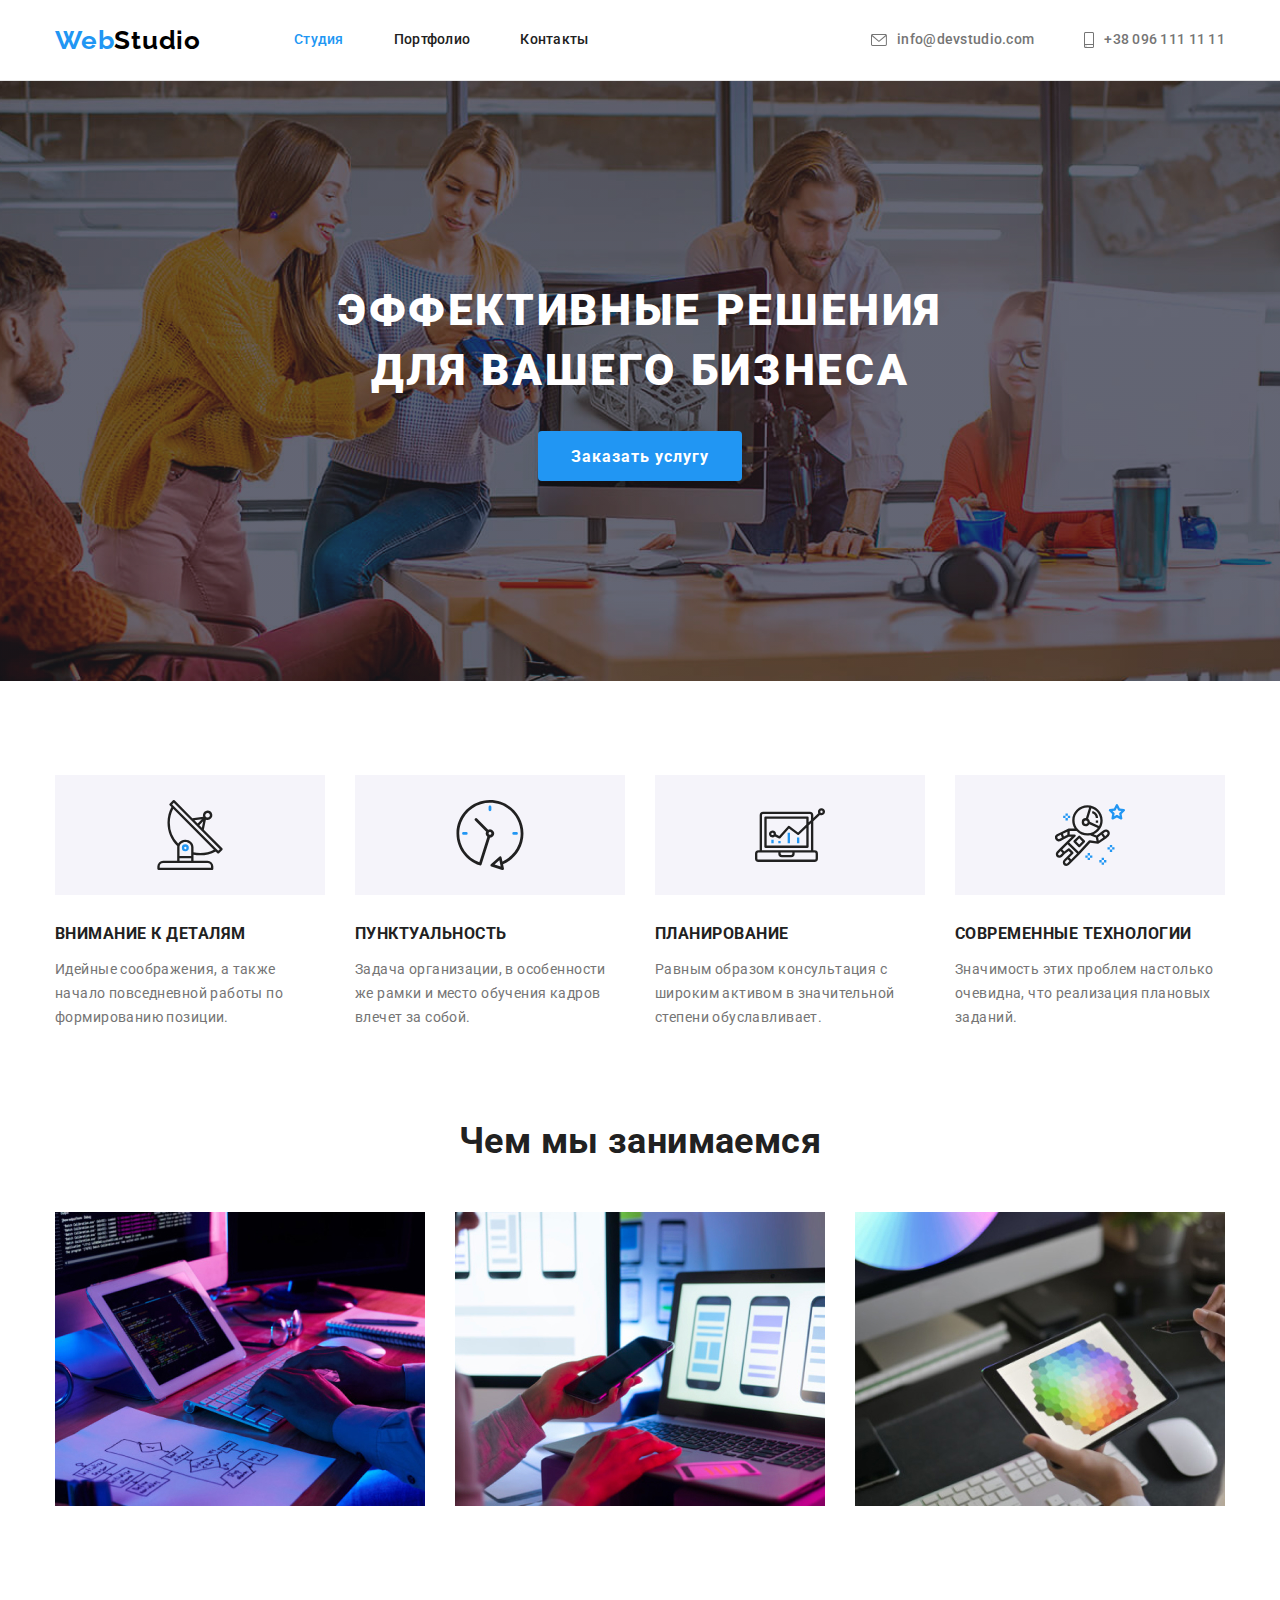
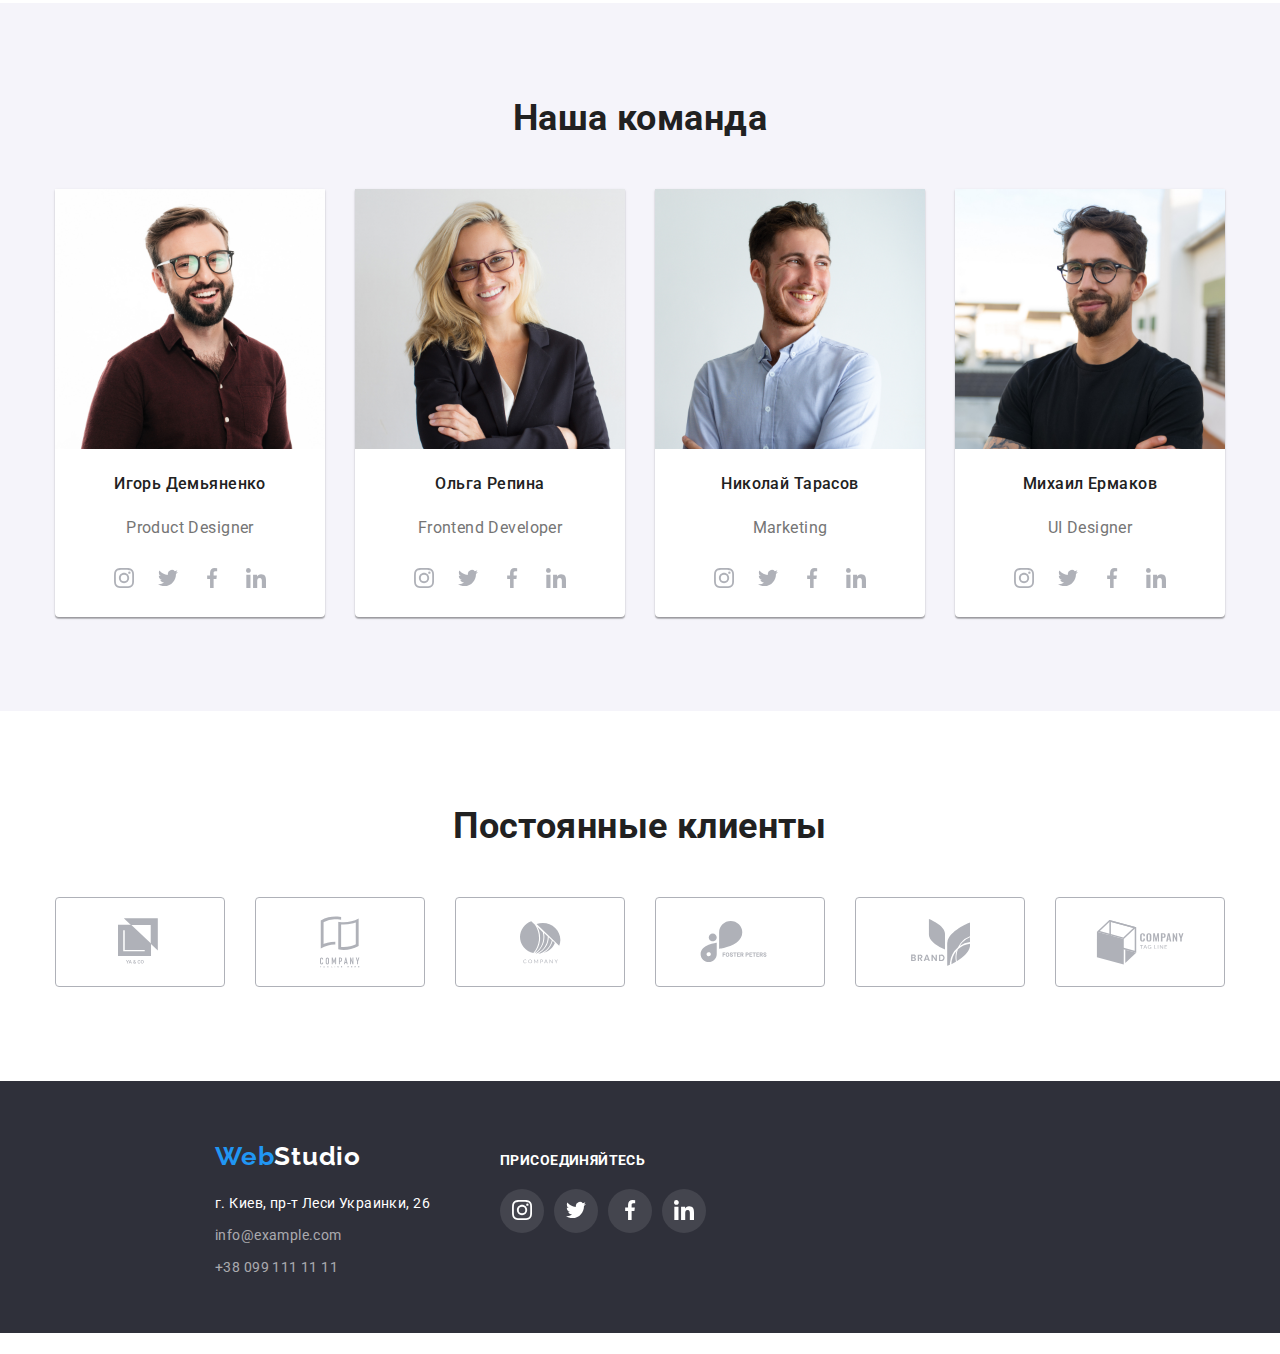
==== index.html @ 3cc793d1 "adding files" ====
<!DOCTYPE html>
<html lang="ru">
	<head>
		<meta charset="UTF-8" />
		<meta name="viewport" content="width=device-width, initial-scale=1.0" />
		<title>WebStudio</title>
		<link
			href="https://fonts.googleapis.com/css2?family=Raleway:wght@700&family=Roboto:wght@400;500;700;900&display=swap"
			rel="stylesheet"
		/>
		<link rel="stylesheet" href="https://cdn.jsdelivr.net/npm/modern-normalize@1.0.0/modern-normalize.min.css" />
		<link rel="stylesheet" href="./css/styles.css" />
	</head>
	<body>
		<!-- Header-->

		<header class="page-header header-border">
			<!--Навигация по сайту-->
			<div class="container menu">
				<nav class="page-header menu">
					<a class="logo link" href="./index.html"><span class="logo-blue">Web</span>Studio</a>

					<ul class="list-item menu">
						<li class="header-list-item"><a class="link nav-link active" href="./studio.html">Студия</a></li>
						<li class="header-list-item"><a class="link nav-link nav" href="./portfolio.html">Портфолио</a></li>
						<li class="header-list-item"><a class="link nav-link nav" href="#contacts">Контакты</a></li>
					</ul>
				</nav>

				<ul class="list-item menu contacts-nav">
					<li class="header-list-item">
						<a class="link nav-link address-header" href="mailto:info@devstudio.com">
							<svg class="header-icon" width="16" height="12">
								<use href="./images/symbol-defs.svg#icon-envelope"></use>
							</svg>
							info@devstudio.com
						</a>
					</li>
					<li class="header-list-item">
						<a class="link nav-link address-header" href="tel:+380961111111">
							<svg class="header-icon" width="10" height="16">
								<use href="./images/symbol-defs.svg#icon-smartphone"></use>
							</svg>
							+38 096 111 11 11
						</a>
					</li>
				</ul>
			</div>
		</header>

		<!--Main part-->

		<main>
			<!--Особенности-->

			<section class="hero">
				<div class="overlay">
					<h1 class="hero-title">
						Эффективные решения
						<br />
						для вашего бизнеса
					</h1>
					<button class="button">Заказать услугу</button>
				</div>
			</section>

			<section class="section">
				<div class="container">
					<!--<h2>
						<span>Особенности</span>
					</h2>-->
					<ul class="list-item-main">
						<li class="features-list-main">
							<div class="features-list-block">
								<svg class="features-list-image" width="70" height="70">
									<use href="./images/symbol-defs.svg#icon-antenna"></use>
								</svg>
							</div>
							<h3 class="subtitle">Внимание к деталям</h3>
							<p class="text">Идейные соображения, а также начало повседневной работы по формированию позиции.</p>
						</li>
						<li class="features-list-main">
							<div class="features-list-block">
								<svg class="features-list-image" width="70" height="70">
									<use href="./images/symbol-defs.svg#icon-clock"></use>
								</svg>
							</div>
							<h3 class="subtitle">Пунктуальность</h3>
							<p class="text">Задача организации, в особенности же рамки и место обучения кадров влечет за собой.</p>
						</li>
						<li class="features-list-main">
							<div class="features-list-block">
								<svg class="features-list-image" width="70" height="70">
									<use href="./images/symbol-defs.svg#icon-diagram"></use>
								</svg>
							</div>
							<h3 class="subtitle">Планирование</h3>
							<p class="text">Равным образом консультация с широким активом в значительной степени обуславливает.</p>
						</li>
						<li class="features-list-main">
							<div class="features-list-block">
								<svg class="features-list-image" width="70" height="70">
									<use href="./images/symbol-defs.svg#icon-astronaut"></use>
								</svg>
							</div>
							<h3 class="subtitle">Современные технологии</h3>
							<p class="text">Значимость этих проблем настолько очевидна, что реализация плановых заданий.</p>
						</li>
					</ul>
				</div>
			</section>

			<!-- Чем мы занимаемся-->

			<section class="we-do-section">
				<div class="container">
					<h2 class="heading">Чем мы занимаемся</h2>
					<ul class="list-item-main">
						<li>
							<img src="./images/box1.jpg" alt="Разметка сайтов" width="370" height="294" />
						</li>
						<li>
							<img src="./images/box2.jpg" alt="Написание кода" width="370" height="294" />
						</li>
						<li>
							<img src="./images/box3.jpg" alt="Колористика" width="370" height="294" />
						</li>
					</ul>
				</div>
			</section>

			<!--Наша команда-->

			<section class="our-team-section">
				<div class="container">
					<h2 class="heading">Наша команда</h2>
					<div>
						<ul class="list-item-main">
							<li class="team-list-item">
								<img
									src="./images/ihor_demianenko.jpg"
									alt="Продукт дизайнер Игорь Демьяненко"
									width="270"
									height="260"
								/>
								<h4 class="image-heading">Игорь Демьяненко</h4>
								<p class="image-text">Product Designer</p>
								<ul class="team-social-links">
									<li class="team-social-link-button">
										<a href="" class="link-for-team-social-link">
											<button class="team-button">
												<svg class="team-social-links-image" width="20" height="20">
													<use href="./images/symbol-defs.svg#icon-instagram2"></use>
												</svg>
												</button>
										</a>
									</li>
									<li class="team-social-link-button">
										<a href="" class="link-for-team-social-link">
											<button class="team-button">
												<svg class="team-social-links-image" width="20" height="20">
													<use href="./images/symbol-defs.svg#icon-twitter"></use>
												</svg>
											</button>
										</a>
									</li>
									<li class="team-social-link-button">
										<a href="" class="link-for-team-social-link">
											<button class="team-button">
												<svg class="team-social-links-image" width="20" height="20">
													<use href="./images/symbol-defs.svg#icon-facebook"></use>
												</svg>
											</button>
										</a>
									</li>
									<li class="team-social-link-button">
										<a href="" class="link-for-team-social-link">
											<button class="team-button">
												<svg class="team-social-links-image" width="20" height="20">
													<use href="./images/symbol-defs.svg#icon-linkedin"></use>
												</svg>
											</button>
										</a>
									</li>
								</ul>
							</li>
							<li class="team-list-item">
								<img src="./images/olha_repina.jpg" alt="Фронт-энд разработчик Ольга Репина" width="270" height="260" />
								<h4 class="image-heading">Ольга Репина</h4>
								<p class="image-text">Frontend Developer</p>
								<ul class="team-social-links">
									<li class="team-social-link-button">
										<a href="" class="link-for-team-social-link">
											<button class="team-button">
												<svg class="team-social-links-image" width="20" height="20">
													<use href="./images/symbol-defs.svg#icon-instagram2"></use>
												</svg>
												</button>
										</a>
									</li>
									<li class="team-social-link-button">
										<a href="" class="link-for-team-social-link">
											<button class="team-button">
												<svg class="team-social-links-image" width="20" height="20">
													<use href="./images/symbol-defs.svg#icon-twitter"></use>
												</svg>
											</button>
										</a>
									</li>
									<li class="team-social-link-button">
										<a href="" class="link-for-team-social-link">
											<button class="team-button">
												<svg class="team-social-links-image" width="20" height="20">
													<use href="./images/symbol-defs.svg#icon-facebook"></use>
												</svg>
											</button>
										</a>
									</li>
									<li class="team-social-link-button">
										<a href="" class="link-for-team-social-link">
											<button class="team-button">
												<svg class="team-social-links-image" width="20" height="20">
													<use href="./images/symbol-defs.svg#icon-linkedin"></use>
												</svg>
											</button>
										</a>
									</li>
								</ul>
							</li>
							<li class="team-list-item">
								<img src="./images/nikolai_tarasov.jpg" alt="Маркетинг Николай Тарасов" width="270" height="260" />
								<h4 class="image-heading">Николай Тарасов</h4>
								<p class="image-text">Marketing</p>
								<ul class="team-social-links">
									<li class="team-social-link-button">
										<a href="" class="link-for-team-social-link">
											<button class="team-button">
												<svg class="team-social-links-image" width="20" height="20">
													<use href="./images/symbol-defs.svg#icon-instagram2"></use>
												</svg>
												</button>
										</a>
									</li>
									<li class="team-social-link-button">
										<a href="" class="link-for-team-social-link">
											<button class="team-button">
												<svg class="team-social-links-image" width="20" height="20">
													<use href="./images/symbol-defs.svg#icon-twitter"></use>
												</svg>
											</button>
										</a>
									</li>
									<li class="team-social-link-button">
										<a href="" class="link-for-team-social-link">
											<button class="team-button">
												<svg class="team-social-links-image" width="20" height="20">
													<use href="./images/symbol-defs.svg#icon-facebook"></use>
												</svg>
											</button>
										</a>
									</li>
									<li class="team-social-link-button">
										<a href="" class="link-for-team-social-link">
											<button class="team-button">
												<svg class="team-social-links-image" width="20" height="20">
													<use href="./images/symbol-defs.svg#icon-linkedin"></use>
												</svg>
											</button>
										</a>
									</li>
								</ul>
							</li>
							<li class="team-list-item">
								<img src="./images/mikhail_yermakov.jpg" alt="Юай дизайнер Михаил Ермаков" width="270" height="260" />
								<h4 class="image-heading">Михаил Ермаков</h4>
								<p class="image-text">UI Designer</p>
								<ul class="team-social-links">
									<li class="team-social-link-button">
										<a href="" class="link-for-team-social-link">
											<button class="team-button">
												<svg class="team-social-links-image" width="20" height="20">
													<use href="./images/symbol-defs.svg#icon-instagram2"></use>
												</svg>
												</button>
										</a>
									</li>
									<li class="team-social-link-button">
										<a href="" class="link-for-team-social-link">
											<button class="team-button">
												<svg class="team-social-links-image" width="20" height="20">
													<use href="./images/symbol-defs.svg#icon-twitter"></use>
												</svg>
											</button>
										</a>
									</li>
									<li class="team-social-link-button">
										<a href="" class="link-for-team-social-link">
											<button class="team-button">
												<svg class="team-social-links-image" width="20" height="20">
													<use href="./images/symbol-defs.svg#icon-facebook"></use>
												</svg>
											</button>
										</a>
									</li>
									<li class="team-social-link-button">
										<a href="" class="link-for-team-social-link">
											<button class="team-button">
												<svg class="team-social-links-image" width="20" height="20">
													<use href="./images/symbol-defs.svg#icon-linkedin"></use>
												</svg>
											</button>
										</a>
									</li>
								</ul>
							</li>
						</ul>
					</div>
				</div>
			</section>

			<section class="our-clients-section">
				<div class="container">
					<h2 class="heading">Постоянные клиенты</h2>
					<ul class="our-clients-list">
						<li class="our-clients-list-item">
							<a class="our-clients-link">
								<svg class="our-clients-icon" width="44" height="49">
									<use href="./images/symbol-defs.svg#icon-logo-1"></use>
								</svg>
							</a>
						</li>
						<li class="our-clients-list-item">
							<a class="our-clients-link">
								<svg class="our-clients-icon" width="40" height="52">
									<use href="./images/symbol-defs.svg#icon-logo-2"></use>
								</svg>
							</a>
						</li>
						<li class="our-clients-list-item">
							<a class="our-clients-link">
								<svg class="our-clients-icon" width="41" height="43">
									<use href="./images/symbol-defs.svg#icon-logo-3"></use>
								</svg>
							</a>
						</li>
						<li class="our-clients-list-item">
							<a class="our-clients-link">
								<svg class="our-clients-icon" width="80" height="42">
									<use href="./images/symbol-defs.svg#icon-logo-4"></use>
								</svg>
							</a>
						</li>
						<li class="our-clients-list-item">
							<a class="our-clients-link">
								<svg class="our-clients-icon" width="59" height="47">
									<use href="./images/symbol-defs.svg#icon-logo-5"></use>
								</svg>
							</a>
						</li>
						<li class="our-clients-list-item">
							<a class="our-clients-link">
								<svg class="our-clients-icon" width="89" height="45">
									<use href="./images/symbol-defs.svg#icon-logo-6"></use>
								</svg>
							</a>
						</li>
					</ul>
				</div>
			</section>
		</main>

		<!--Footer-->

		<footer class="background footer-container">
			<div class="address-container">
					<a class="logo link footer-logo" href="./index.html"><span class="logo-blue">Web</span>Studio</a>
				<address id="contacts">
					<ul class="footer-address-links">
						<li>
							<p class="address-text">г. Киев, пр-т Леси Украинки, 26</p>
						</li>
						<li><a class="address-links" href="mailto:info@example.com">info@example.com</a></li>
						<li><a class="address-links" href="tel:+380991111111">+38 099 111 11 11</a></li>
					</ul>
				</address>
			</div>
			<div class="contacts-footer">
				<p class="footer-contacts-text">присоединяйтесь</p>
				<ul class="footer-button-list">
					<li class="footer-button">
						<a href="" class="footer-button-link">
							<button type="button" class="button-in-footer">
								<svg class="footer-icon" width="20" height="20">
									<use href="./images/symbol-defs.svg#icon-instagram2">
									</use>
								</svg>
							</button>
						</a>
					</li>
					<li class="footer-button">
						<a href="" class="footer-button-link">
							<button type="button" class="button-in-footer">
								<svg class="footer-icon" width="20" height="20">
									<use href="./images/symbol-defs.svg#icon-twitter">
									</use>
								</svg>
							</button>
						</a>
					</li>
					<li class="footer-button">
						<a href="" class="footer-button-link">
							<button type="button" class="button-in-footer">
								<svg class="footer-icon" width="20" height="20">
									<use href="./images/symbol-defs.svg#icon-facebook">
									</use>
								</svg>
							</button>
						</a>
					</li>
					<li class="footer-button">
						<a href="" class="footer-button-link">
							<button type="button" class="button-in-footer">
								<svg class="footer-icon" width="20" height="20">
									<use href="./images/symbol-defs.svg#icon-linkedin">
									</use>
								</svg>
							</button>
						</a>
					</li>
				</ul>
			</div>
	
		</footer>
	</body>
</html>
---- css/styles.css ----
/* Палитра цветов макета
h1-color: #FFFFFF;
accent-color: #2196F3;
main-color: #212121;
logo-black:color: #000000;
text-color: #757575;
main-grey: #757575;
*/

:root {
	--text-color: #757575;
	--white-color: #ffffff;
	--accent-color: #2196f3;
	--subheading-color: #212121;
	--black: #000000;
	--address: rgba(255, 255, 255, 0.6);
	--filter-button-bcg: #f5f4fa;
	--horizontal-line: #e5e5e5;
	--social-link-footer: rgba(255, 255, 255, 0.1);
	--our-clients-section: #AFB1B8;
}

* {
	font-style: normal;
	box-sizing: border-box;
}

body {
	font-family: Roboto, sans-serif;
	font-style: normal;
	font-weight: 400;
	font-size: 14px;
	line-height: 1, 71;
	color: var(--text-color);
	text-decoration: none;
	letter-spacing: 0.03em;
}

.container {
	width: 1200px;
	padding-left: 15px;
	padding-right: 15px;
	margin-left: auto;
	margin-right: auto;
}

/* header */

.logo {
	font-family: Raleway, sans-serif;
	font-weight: 700;
	font-size: 26px;
	line-height: 1.19;
	letter-spacing: 0.03em;
	color: var(--black);
}

.logo-blue {
	color: var(--accent-color);
}

.logo-black {
	color: var(--black);
}

.link {
	text-decoration: none;
}

.link:hover,
.link:focus {
	color: var(--accent-color);
}

.nav-link {
	padding-top: 32px;
	padding-bottom: 32px;
	display: block;
}
.nav {
	color: var(--subheading-color);
}
.list-item {
	list-style: none;
	padding: 0;
	margin: 0;
	font-weight: 500;
	font-size: 14px;
	line-height: 1.14;
	letter-spacing: 0.02em;
}

.active {
	color: var(--accent-color);
}

.address-header {
	color: var(--text-color);
	display: flex;
	align-items: center;
}

li .address-links {
	color: var(--address);
	text-decoration: none;
	line-height: 1.71;
}

.footer-address-links {
	text-decoration: none;
	list-style: none;
	padding-left: 0;
}
.address-text {
	color: var(--white-color);
	line-height: 1.71;
	margin-top: 0;
	margin-bottom: 8px;
}

.background {
	background-color: #2f303a;
	line-height: 1.71;
}

.hero {
	background-color: #2f303a;
	line-height: 1.71;
	max-width: 1600px;
	height: 600px;
	margin-left: auto;
	margin-right: auto;
}

.overlay {
	max-width: 1600px;
	height: 600px;
	padding-left: 15px;
	padding-right: 15px;
	margin-left: auto;
	margin-right: auto;
	background-image: linear-gradient(to right, rgba(47, 48, 58, 0.4), rgba(47, 48, 58, 0.4)), url(../images/hero-photo.jpg);
	background-size: cover;
	background-repeat: no-repeat;
	background-position: center;

	display: flex;
	flex-direction: column;
	align-items: center;
	justify-content: center;
}

.hero-title {
	margin-top: 0;
	margin-bottom: 30px;
	font-weight: 900;
	font-size: 44px;
	line-height: 1.36;
	text-align: center;
	text-transform: uppercase;
	color: var(--white-color);
	letter-spacing: 0.06em;
}

.button {
	display: inline-block;
	font-weight: 700;
	font-size: 16px;
	line-height: 1.87;
	color: var(--white-color);
	background-color: var(--accent-color);
	letter-spacing: 0.06em;
	border-radius: 4px;
	border: 1px solid transparent;
	padding: 10px 32px;
	min-width: 200px;
	height: 50px;
	text-align: center;
	box-shadow: 0px 4px 4px rgba(0, 0, 0, 0.15);
}

.button:hover,
.button:focus {
	color: var(--accent-color);
	background-color: var(--white-color);
}

.section {
	padding-top: 94px;
	padding-bottom: 94px;
	margin-top: 0;
	margin-bottom: 0;
}

.we-do-section {
	padding-bottom: 94px;
	margin-bottom: 0;
	margin-top: 0;
}

.subtitle {
	font-weight: 700;
	line-height: 1.14;
	letter-spacing: 0.03em;
	text-transform: uppercase;
	color: var(--subheading-color);
	margin-top: 0;
	margin-bottom: 10px;
}
.list-item-main {
	list-style: none;
	margin-top: 0;
	margin-bottom: 0;
	margin-left: 0px;
	margin-right: 0;
	padding-left: 0;
	display: flex;
	align-items: center;
}

.features-list-main {
	max-width: 270px;
	height: 251px;
}

.features-list-block {
	display: flex;
	align-items: center;
	justify-content: center;
	margin-bottom: 30px;
	width: 270px;
	height: 120px;
	background-color: var(--filter-button-bcg);
}

.features-list-image {
	display: block;
}

.our-team-section {
	padding-top: 94px;
	padding-bottom: 94px;
	margin-top: 0;
	margin-bottom: 0;
	background-color: var(--filter-button-bcg);
	max-width: 1600px;
	margin-left: auto;
	margin-right: auto;
	height: 708px;
}

.list-item-main li:not(:first-child) {
	margin-left: 30px;
}

.list-item-main h3,
.list-item-main p {
	text-align: left;
	margin-left: 0;
}

.list-item-main p {
	line-height: 1.71;
}

.list-item-main h4.image-heading,
.list-item-main p.image-text {
	text-align: center;
}

.team-social-links {
	display: flex;
	align-items: center;
	justify-content: center;
	list-style: none;
	padding-left: 0;
	padding-right: 0;
	margin-left: auto;
	margin-right: auto;
	max-width: 206px;
	height: 44px;
}

.team-social-links > li.team-social-link-button {
	margin-left: 0;
	margin-right: 0;
}

.team-social-links-image {
	fill: var(--our-clients-section);
}

.team-social-link-button:not(:last-child) {
	margin-right: 10px;
}

.team-button {
	width: 44px;
	height: 44px;
	border: 1px solid transparent;
	border-radius: 50%;
	background-color: var(--white-color);
	margin-left: 0;
	margin-right: 0;
}

.team-list-item {
	width: 270px;
	height: 428px;
	background-color: var(--white-color);
	box-shadow: 0px 1px 3px rgba(0, 0, 0, 0.12), 0px 1px 1px rgba(0, 0, 0, 0.14), 0px 2px 1px rgba(0, 0, 0, 0.2);
	border-radius: 0px 0px 4px 4px;
}

.link-for-team-social-link > .team-button:hover,
.link-for-team-social-link > .team-button:focus {
	background-color: var(--accent-color);
}
.link-for-team-social-link > .team-button:hover >.team-social-links-image {
	fill: var(--white-color);
}

.heading {
	font-weight: 700;
	font-size: 36px;
	line-height: 1.17;
	text-align: center;
	color: var(--subheading-color);
	margin-bottom: 50px;
}

.image-heading {
	font-weight: 500;
	font-size: 16px;
	line-height: 1.19;
	color: var(--subheading-color);
}

.image-text {
	font-size: 16px;
	line-height: 1.19;
}

.portfolio-image-heading {
	font-weight: 700;
	font-size: 18px;
	line-height: 2;
	letter-spacing: 0.06em;
	color: var(--subheading-color);
	letter-spacing: 0.06em;
	margin-top: 0;
	margin-bottom: 4px;
}

.portfolio-image-subheading {
	font-weight: 400;
	font-size: 16px;
	line-height: 1.87;
	letter-spacing: 0.03em;
	color: var(--text-color);
	letter-spacing: 0.03em;
	margin-top: 0;
	margin-bottom: 20px;
}

.filter-list {
	list-style: none;
	font-weight: 500;
	font-size: 16px;
	line-height: 1.62x;
	letter-spacing: 0.03em;
	margin-top: 0;
	margin-bottom: 34px;
}

.filter-button {
	display: inline-block;
	color: var(--subheading-color);
	background-color: var(--filter-button-bcg);
	min-width: 130px;
	text-align: center;
	border-radius: 4px;
	border: 1px solid transparent;
	padding: 6px 22px;
	font-weight: 500;
	font-size: 16px;
	line-height: 1.62;
	border-radius: 4px;
}

.filter-button:hover,
.filter-button:focus {
	color: var(--white-color);
	background-color: var(--accent-color);
	box-shadow: 0px 3px 1px rgba(0, 0, 0, 0.1), 0px 1px 2px rgba(0, 0, 0, 0.08), 0px 2px 2px rgba(0, 0, 0, 0.12);
}

h1 > span,
h2 > span {
	display: none;
	margin-bottom: 0;
}

h1 {
	margin-top: 0;
	margin-bottom: 30px;
}

h2 {
	margin-top: 0;
	margin-bottom: 50px;
}

h3 {
	margin-top: 0;
	margin-bottom: 10px;
}

.menu {
	display: flex;
	align-items: center;
}

.menu li:not(:last-child) {
	margin-right: 50px;
}

.portfolio-menu {
	display: flex;
	justify-content: center;
	margin-bottom: 34px;
}

.portfolio-menu li:not(:last-child) {
	margin-right: 8px;
}

.page-header {
	align-items: center;
	margin-top: 0;
	margin-bottom: 0;
}

.header-border {
	border-bottom: 1px solid var(--horizontal-line);
}

ul.card-set {
	display: flex;
	flex-wrap: wrap;
	margin-top: 0;
	margin-right: -30px;
	margin-bottom: -30px;
	padding: 0;
	list-style: none;
	align-content: stretch;
}

.card-set > .item {
	border: 1px solid var(--filter-button-bcg);
}

.card-set > .item:hover {
	box-shadow: 0px 1px 1px rgba(0, 0, 0, 0.12), 0px 4px 4px rgba(0, 0, 0, 0.06), 1px 4px 6px rgba(0, 0, 0, 0.16);
}

.item {
	box-sizing: border-box;
	margin-right: 30px;
	margin-bottom: 30px;
	width: calc((100% - 3 * 30px) / 3);
}

.card-set > li img {
	width: 100%;
}

.page-header > .logo {
	margin-right: 93px;
}

.contacts-nav {
	margin-left: auto;
}

.list-wrap {
	padding: 20px 24px;
}

.footer-logo {
	display: block;
	margin-top: 0;
	margin-bottom: 20px;
	font-family: Raleway, sans-serif;
	font-weight: 700;
	font-size: 26px;
	line-height: 1.19;
	letter-spacing: 0.03em;
	color: var(--white-color);
}
.footer-container {
	max-width: 1600px;
	height: 252px;
	margin-left: auto;
	margin-right: auto;
	display: flex;
	align-items: flex-start;
}
.footer-address-links > li {
	margin-bottom: 8px;
}

/*Icons*/

.header-icon {
	margin-right: 10px;
	fill: currentColor;
}

.header-list-item {
	display: flex;
	align-items: center;
}

.address-container {
	padding-left: 215px;
	padding-right: 70px;
	padding-top: 60px;
	padding-bottom: 60px;
	margin-left: 0;
	margin-right: 0;
}

.footer-contacts-text {
	text-transform: uppercase;
	color: var(--white-color);
	font-family: Roboto, sans-serif;
	font-weight: 700;
	font-size: 14px;
	line-height: 1.14;
	letter-spacing: 0.03em;
}

.footer-icon {
	fill: var(--white-color);
}

.footer-button {
	margin-top: 0;
	margin-bottom: 0;
	list-style: none;
}

.footer-button:not(:last-child) {
	margin-right: 10px;
}

.contacts-footer {
	margin-left: 0px;
	margin-right: auto;
	margin-top: 72px;
	margin-bottom: 100px;
}

.footer-button-list {
	display: flex;
	align-items: center;
	margin-top: 0;
	margin-bottom: 0;
	margin-left: 0;
	padding-left: 0;
}

.footer-contacts-text {
	margin-top: 0;
	margin-bottom: 20px;
}

.footer-button-link {
	text-decoration: none;
}

.button-in-footer {
	width: 44px;
	height: 44px;
	border-radius: 50%;
	border-style: none;
	background-color: var(--social-link-footer);
}

.footer-button-link > .button-in-footer:hover,
.footer-button-link > .button-in-footer:focus {
	background-color: var(--accent-color);
}


.our-clients-section {
	padding-top: 94px;
	padding-bottom: 94px;
	margin-top: 0;
	margin-bottom: 0;
}

.our-clients-list {
	/*margin-left: 0;
	margin-right: 0;*/
	list-style: none;
	padding-left: 0;
	display: flex;
	align-items: center;
	justify-content: center;
	margin-top: 0;
	margin-bottom: 0;
}

.our-clients-list-item {
	width: 170px;
	height: 90px;
	background-color: var(--white-color);
	border: 1px solid var(--our-clients-section);
	border-radius: 4px;
	padding-left: 0;
	display: flex;
	align-items: center;
	justify-content: center;
}

.our-clients-list-item:not(:last-child) {
	margin-right: 30px;
}

.our-clients-link {
	text-decoration: none;
	display: flex;
	align-items: center;
	justify-content: center;
}

.our-clients-icon {
	fill: var(--our-clients-section);
}
	

.our-clients-link:focus > .our-clients-icon,
.our-clients-link:hover > .our-clients-icon {
	fill: var(--accent-color);
}
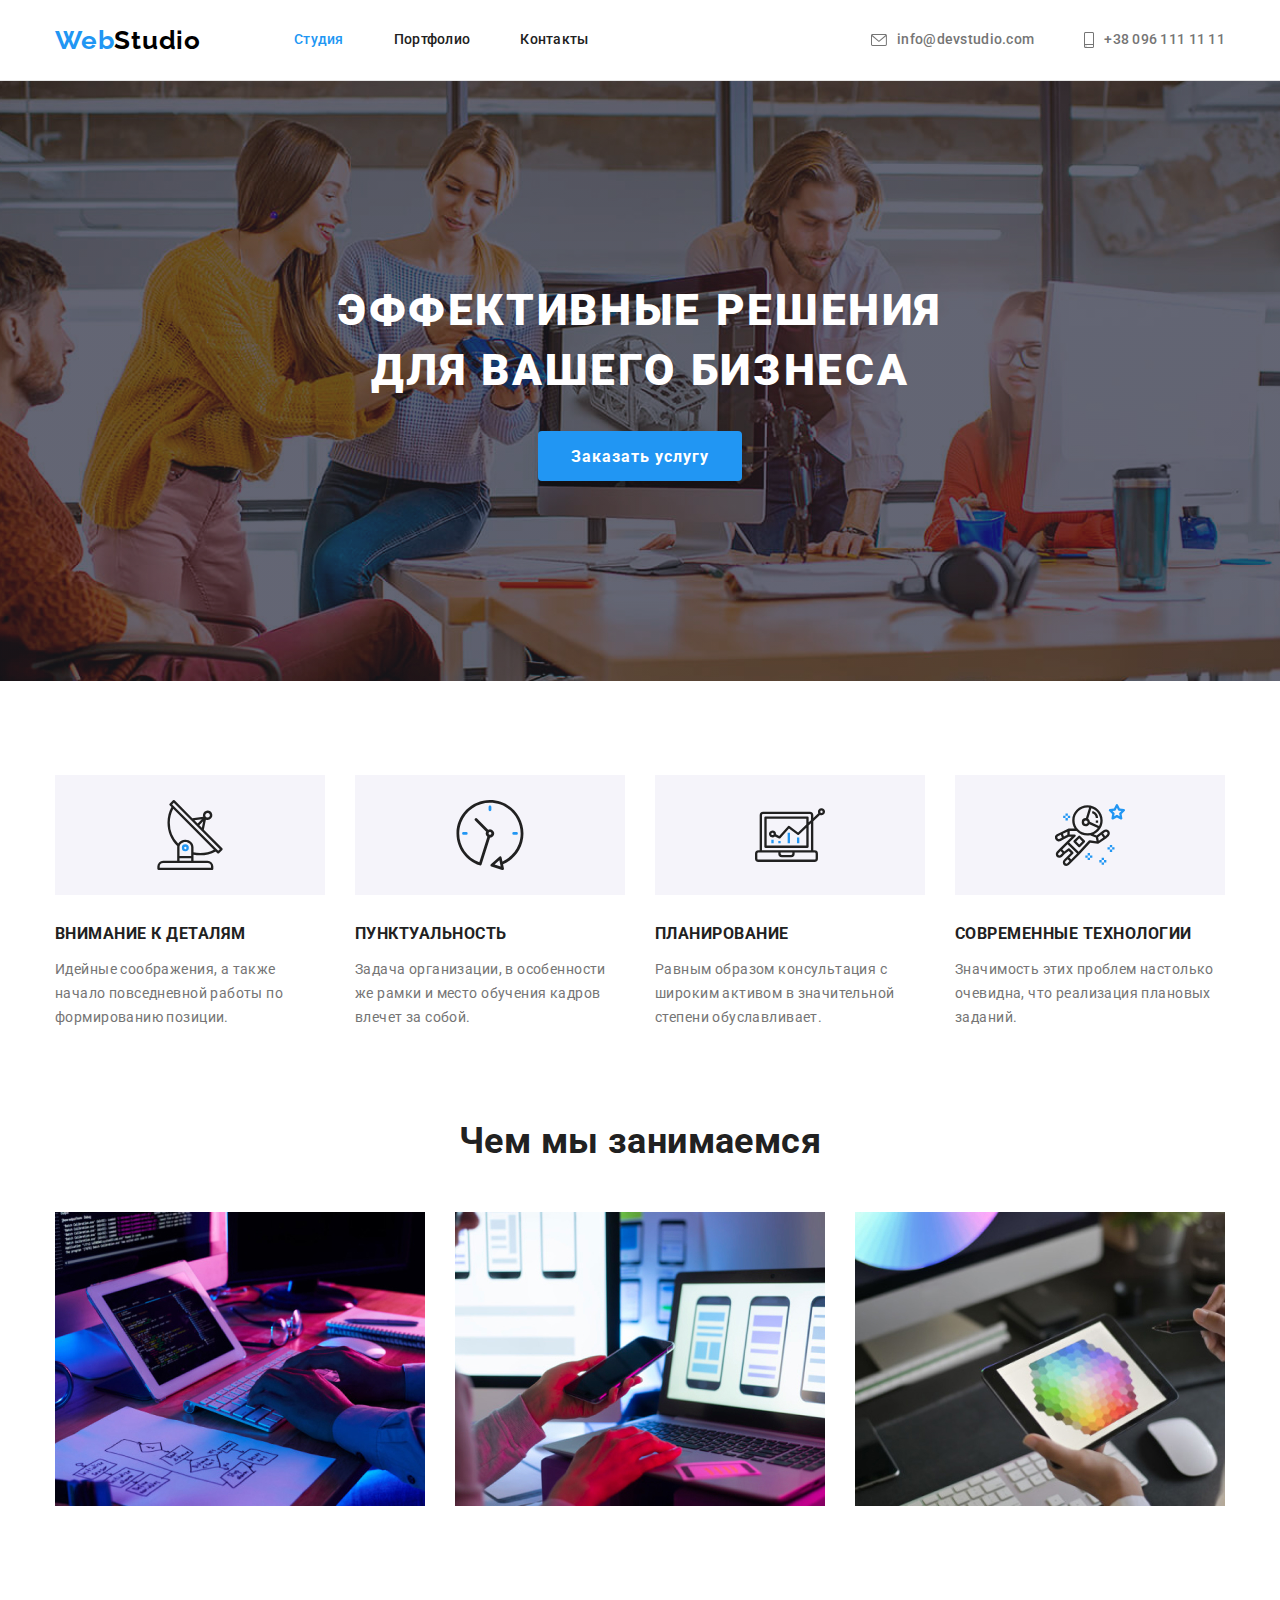
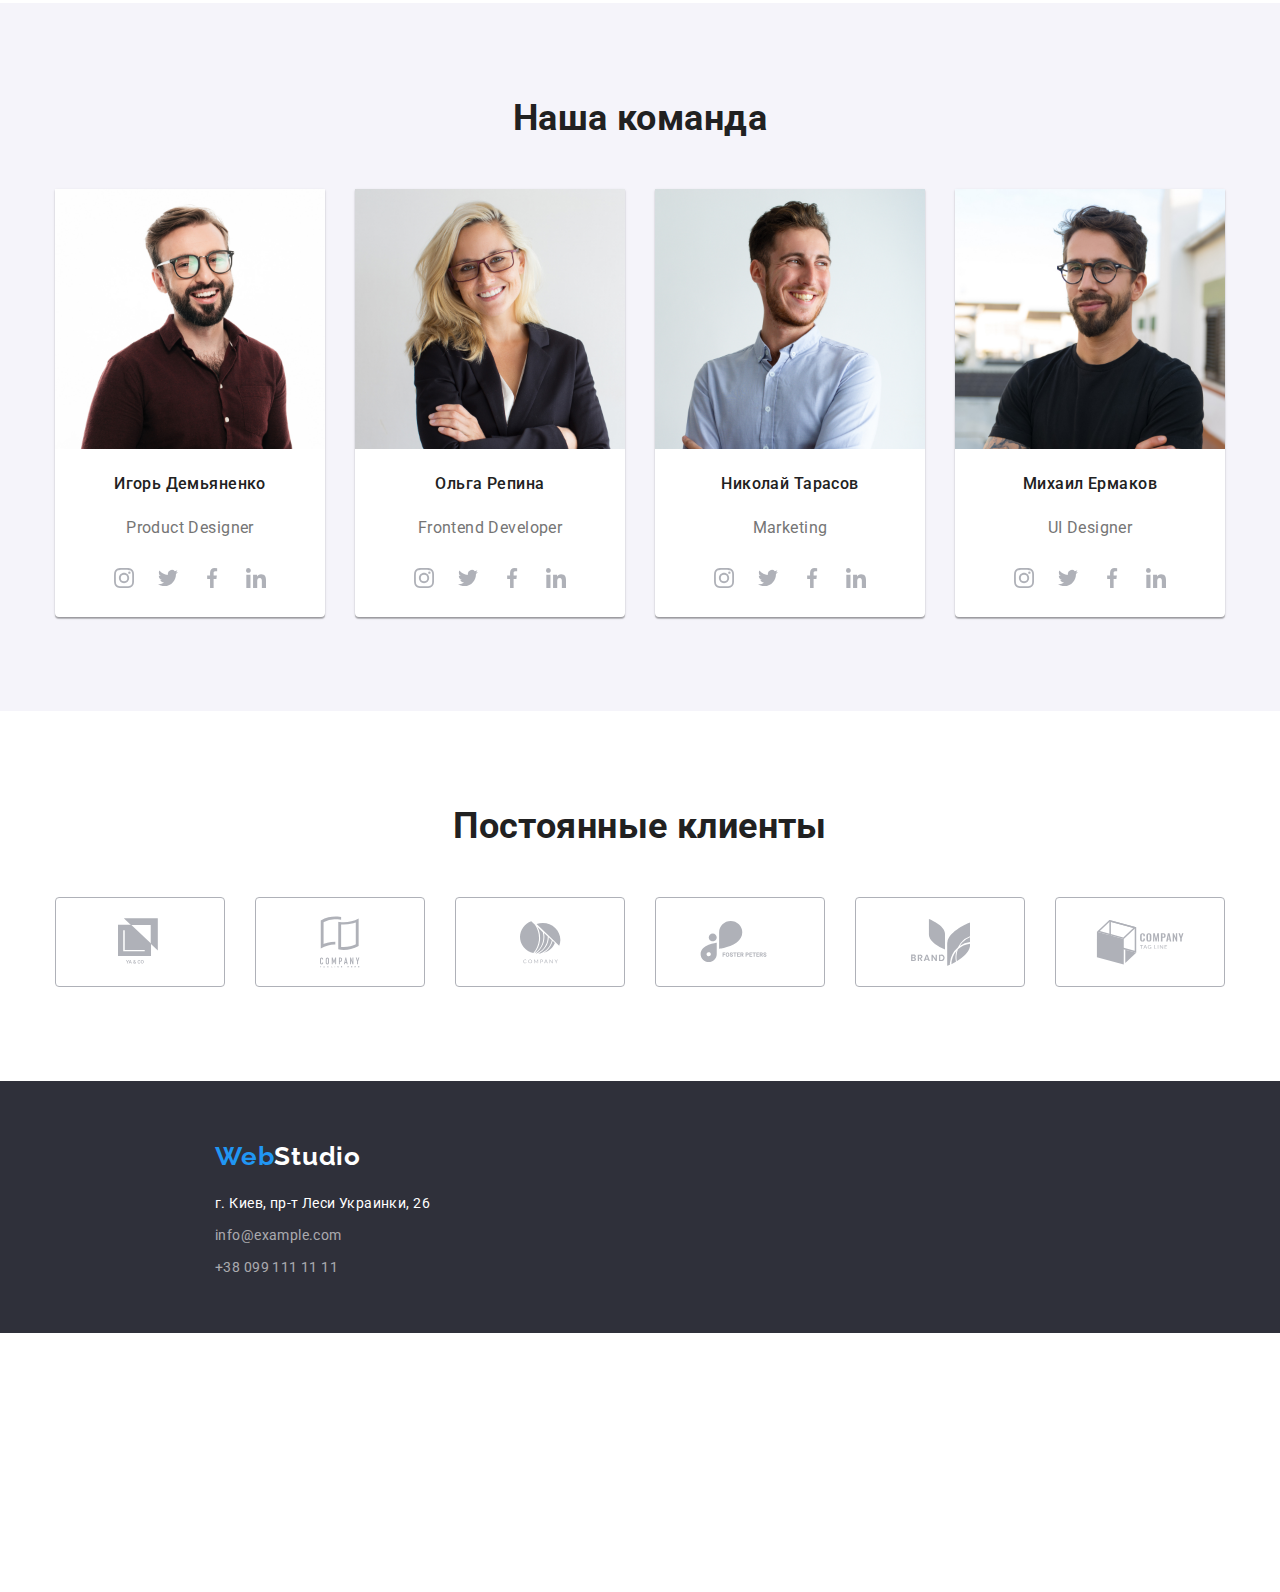
==== commit 1876f5e3: "adding files" ====
--- a/index.html
+++ b/index.html
@@ -373,6 +373,7 @@
 
 		<footer class="background footer-container">
 			<div class="address-container">
+				<div class="logo-container">
 					<a class="logo link footer-logo" href="./index.html"><span class="logo-blue">Web</span>Studio</a>
 				<address id="contacts">
 					<ul class="footer-address-links">
@@ -383,8 +384,8 @@
 						<li><a class="address-links" href="tel:+380991111111">+38 099 111 11 11</a></li>
 					</ul>
 				</address>
-			</div>
-			<div class="contacts-footer">
+			    </div>
+			    <div class="contacts-footer">
 				<p class="footer-contacts-text">присоединяйтесь</p>
 				<ul class="footer-button-list">
 					<li class="footer-button">
@@ -428,8 +429,8 @@
 						</a>
 					</li>
 				</ul>
+			    </div>
 			</div>
-	
 		</footer>
 	</body>
 </html>
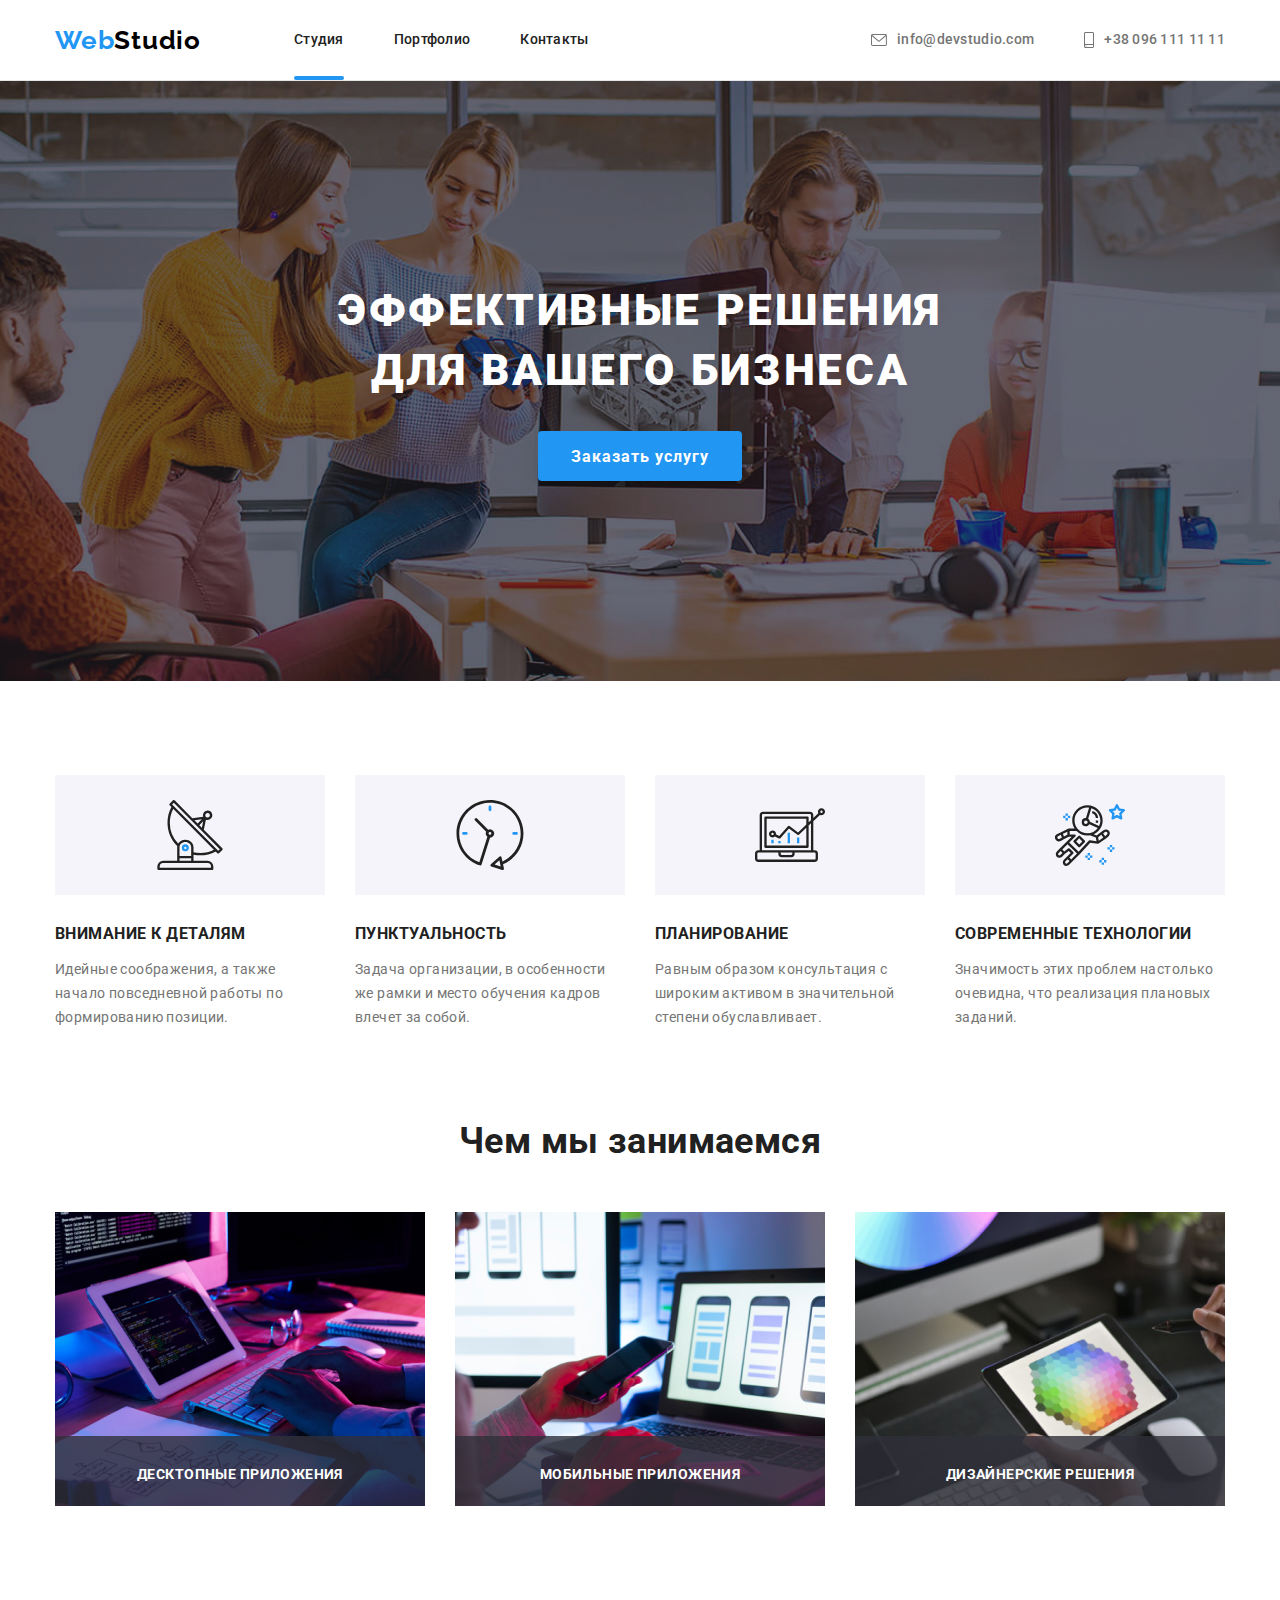
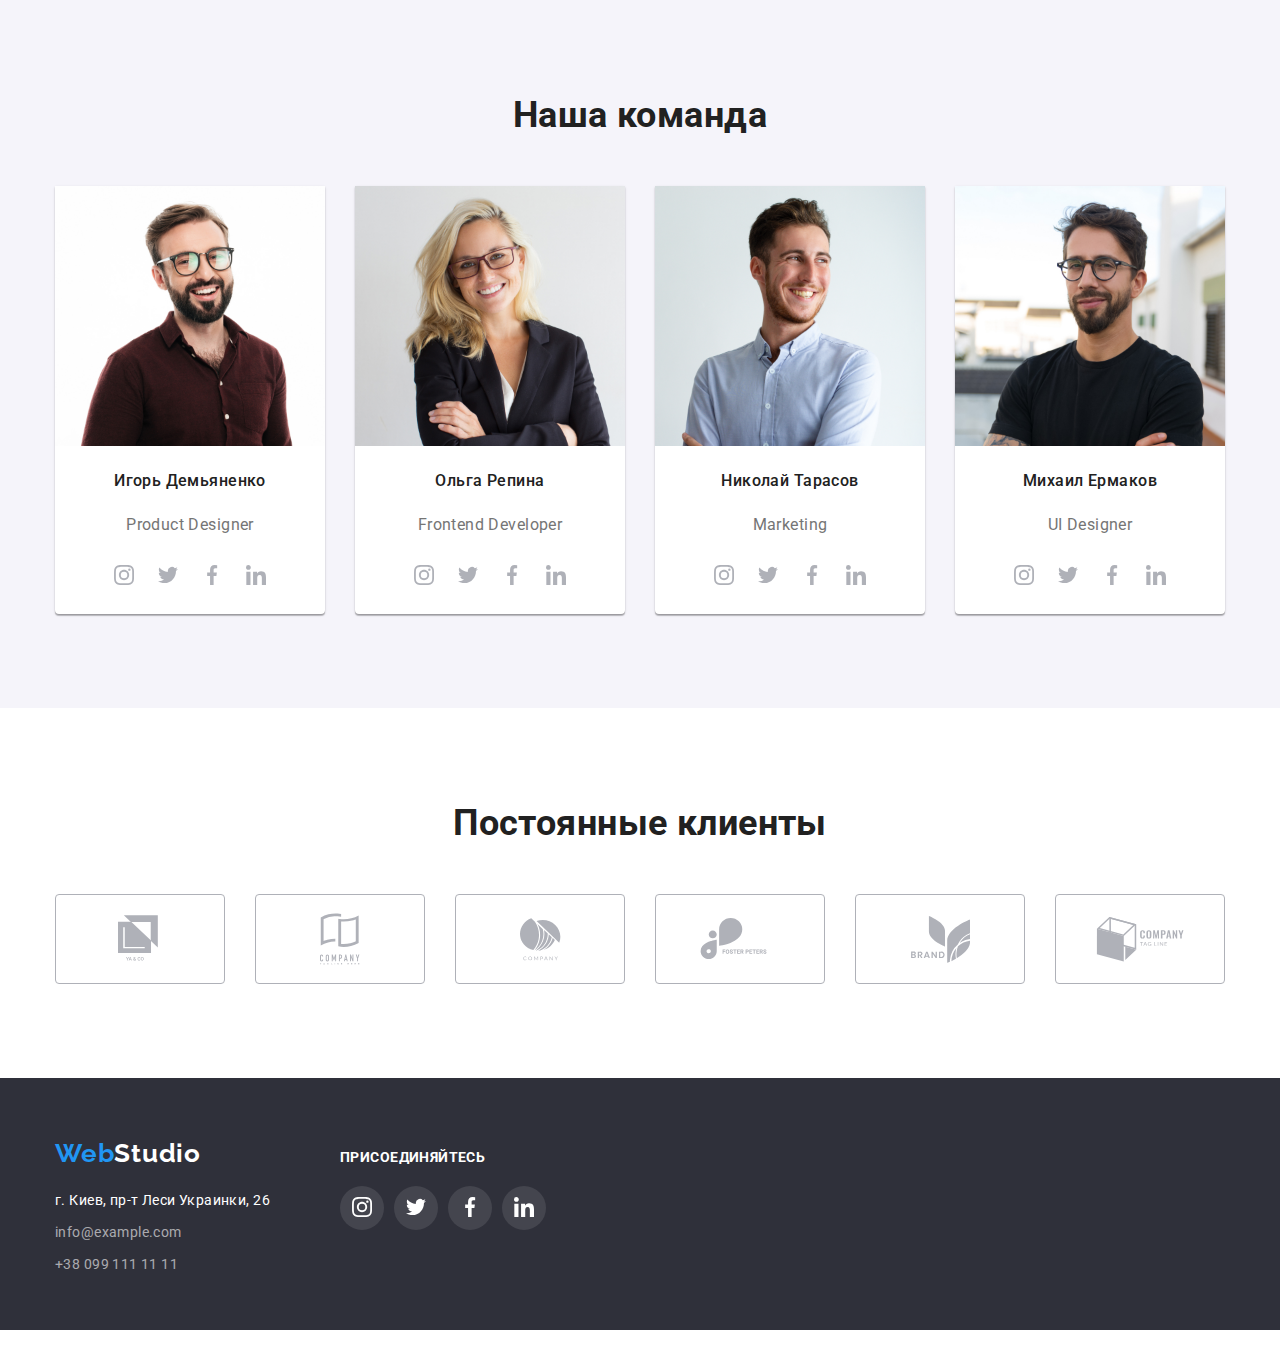
==== commit 629cc4f6: "some changes" ====
--- a/index.html
+++ b/index.html
@@ -21,7 +21,7 @@
 					<a class="logo link" href="./index.html"><span class="logo-blue">Web</span>Studio</a>
 
 					<ul class="list-item menu">
-						<li class="header-list-item"><a class="link nav-link active" href="./studio.html">Студия</a></li>
+						<li class="header-list-item"><a class="link nav-link nav active" href="./studio.html">Студия</a></li>
 						<li class="header-list-item"><a class="link nav-link nav" href="./portfolio.html">Портфолио</a></li>
 						<li class="header-list-item"><a class="link nav-link nav" href="#contacts">Контакты</a></li>
 					</ul>
@@ -60,7 +60,7 @@
 						<br />
 						для вашего бизнеса
 					</h1>
-					<button class="button">Заказать услугу</button>
+					<button class="button" data-modal-open>Заказать услугу</button>
 				</div>
 			</section>
 
@@ -117,13 +117,22 @@
 					<h2 class="heading">Чем мы занимаемся</h2>
 					<ul class="list-item-main">
 						<li>
-							<img src="./images/box1.jpg" alt="Разметка сайтов" width="370" height="294" />
+							<div class="we-do-overflow">
+								<img src="./images/box1.jpg" alt="Разметка сайтов" width="370" height="294" />
+								<p class="we-do-subscription">Десктопные приложения</p>
+							</div>
 						</li>
 						<li>
-							<img src="./images/box2.jpg" alt="Написание кода" width="370" height="294" />
+							<div class="we-do-overflow">
+								<img src="./images/box2.jpg" alt="Написание кода" width="370" height="294" />
+								<p class="we-do-subscription">Мобильные приложения</p>
+							</div>
 						</li>
 						<li>
-							<img src="./images/box3.jpg" alt="Колористика" width="370" height="294" />
+							<div class="we-do-overflow">
+								<img src="./images/box3.jpg" alt="Колористика" width="370" height="294" />
+							    <p class="we-do-subscription">Дизайнерские решения</p>
+							</div>
 						</li>
 					</ul>
 				</div>
@@ -432,5 +441,18 @@
 			    </div>
 			</div>
 		</footer>
+
+		<div class="backdrop is-hidden" data-modal>
+			<div class="modal">
+				<button type="button" class="modal-button" data-modal-close>
+					<svg class="modal-button-icon" width="18" height="18">
+						<use href="./images/symbol-defs.svg#icon-close-modal-window"></use>
+					</svg>
+				</button>
+			</div>
+		</div>
+
+        <script src="./js/modal.js"></script>
+
 	</body>
 </html>
--- a/css/styles.css
+++ b/css/styles.css
@@ -18,6 +18,9 @@
 	--horizontal-line: #e5e5e5;
 	--social-link-footer: rgba(255, 255, 255, 0.1);
 	--our-clients-section: #AFB1B8;
+	--image-overflow: rgba(33, 150, 243, 0.9);
+	--we-do-overflow: rgba(47, 48, 58, 0.8);
+	--modal-window-backdrop: rgba(0, 0, 0, 0.2);
 }
 
 * {
@@ -91,7 +94,19 @@
 }
 
 .active {
-	color: var(--accent-color);
+	position: relative;
+}
+
+.active::after {
+	content: '';
+	position: absolute;
+	left: 0;
+	bottom: 0px;
+	width: 100%;
+
+	background-color: var(--accent-color);
+	height: 4px;
+	border-radius: 2px;
 }
 
 .address-header {
@@ -198,6 +213,35 @@
 	margin-top: 0;
 }
 
+.we-do-overflow {
+	position: relative;
+}
+
+.we-do-subscription {
+	position: absolute;
+	bottom: 0;
+	left: 0;
+	width: 100%;
+	height: 24%;
+	margin-top: 0;
+	margin-bottom: 0;
+	background-color: var(--we-do-overflow);
+	color: var(--white-color);
+	font-weight: 700;
+	line-height: 1.14;
+	text-transform: uppercase;
+	padding-top: 27px;
+	padding-bottom: 27px;
+	}
+
+.we-do-overflow > .we-do-subscription {
+	text-align: center;
+}
+
+.we-do-overflow > img {
+	display: block;
+}
+
 .subtitle {
 	font-weight: 700;
 	line-height: 1.14;
@@ -475,6 +519,36 @@
 	width: 100%;
 }
 
+.card-image-overflow {
+	position: relative;
+	overflow: hidden;
+}
+
+.card-image-overflow > p {
+	position: absolute;
+	bottom: -100%;
+	width: 100%;
+	height: 100%;
+	background-color: var(--image-overflow);
+	color: var(--white-color);
+	padding: 63px 24px;
+
+	font-size: 18px;
+	line-height: 1.56;
+	letter-spacing: 0.03em;
+	margin-top: 0;
+	margin-bottom: 0;
+}
+
+.card-image-overflow:hover > p {
+	top: 0;
+	left: 0;
+}
+
+.card-text {
+	padding: 20px 24px;
+}
+
 .page-header > .logo {
 	margin-right: 93px;
 }
@@ -503,8 +577,6 @@
 	height: 252px;
 	margin-left: auto;
 	margin-right: auto;
-	display: flex;
-	align-items: flex-start;
 }
 .footer-address-links > li {
 	margin-bottom: 8px;
@@ -520,13 +592,32 @@
 .header-list-item {
 	display: flex;
 	align-items: center;
-}
+	color: var(--subheading-color);
+}
+
+.header-list-item:hover {
+	color: var(--accent-color);
+}
+
 
 .address-container {
-	padding-left: 215px;
-	padding-right: 70px;
+	width: 1200px;
+	padding-left: 15px;
+	padding-right: 15px;
 	padding-top: 60px;
 	padding-bottom: 60px;
+	margin-left: auto;
+	margin-right: auto;
+	display: flex;
+	align-items: baseline;
+	justify-content: start;
+}
+
+.logo-container {
+	padding-left: 0;
+	padding-right: 70px;
+	padding-top: 0;
+	padding-bottom: 0;
 	margin-left: 0;
 	margin-right: 0;
 }
@@ -558,8 +649,6 @@
 .contacts-footer {
 	margin-left: 0px;
 	margin-right: auto;
-	margin-top: 72px;
-	margin-bottom: 100px;
 }
 
 .footer-button-list {
@@ -641,7 +730,63 @@
 }
 	
 
-.our-clients-link:focus > .our-clients-icon,
-.our-clients-link:hover > .our-clients-icon {
+.our-clients-list-item:focus .our-clients-icon,
+.our-clients-list-item:hover .our-clients-icon {
 	fill: var(--accent-color);
-}+}
+
+.our-clients-list-item:focus,
+.our-clients-list-item:hover {
+	border-color: var(--accent-color);
+}
+
+.visually-hidden {
+	position: absolute;
+	width: 1px;
+	height: 1px;
+	margin: -1px;
+	border: 0;
+	padding: 0;
+	
+	white-space: nowrap;
+	clip-path: inset(100%);
+	clip: rect(0 0 0 0);
+	overflow: hidden;
+  }
+
+  .backdrop {
+	background-color: var(--modal-window-backdrop);
+	position: fixed;
+	top: 0;
+	left: 0;
+	width: 100%;
+	height: 100%;
+  }
+
+  .backdrop.is-hidden {
+	  opacity: 0;
+	  pointer-events: none;
+	  visibility: hidden;
+  }
+
+  .modal {
+	min-width: 528px;
+	min-height: 581px;
+	background-color: var(--white-color);
+	box-shadow: 0px 1px 3px rgba(0, 0, 0, 0.12), 0px 1px 1px rgba(0, 0, 0, 0.14), 0px 2px 1px rgba(0, 0, 0, 0.2);
+	border-radius: 4px;
+	position: absolute;
+	top: 50%;
+	left: 50%;
+	transform: translate(-50%, -50%);
+  }
+
+  .modal-button-icon {
+	  position: absolute;
+	  top: 8px;
+	  right: 8px;
+
+	  background-color: var(--white-color);
+	  border: 1px solid rgba(0, 0, 0, 0.1);
+	  border-radius: 50%;
+  }